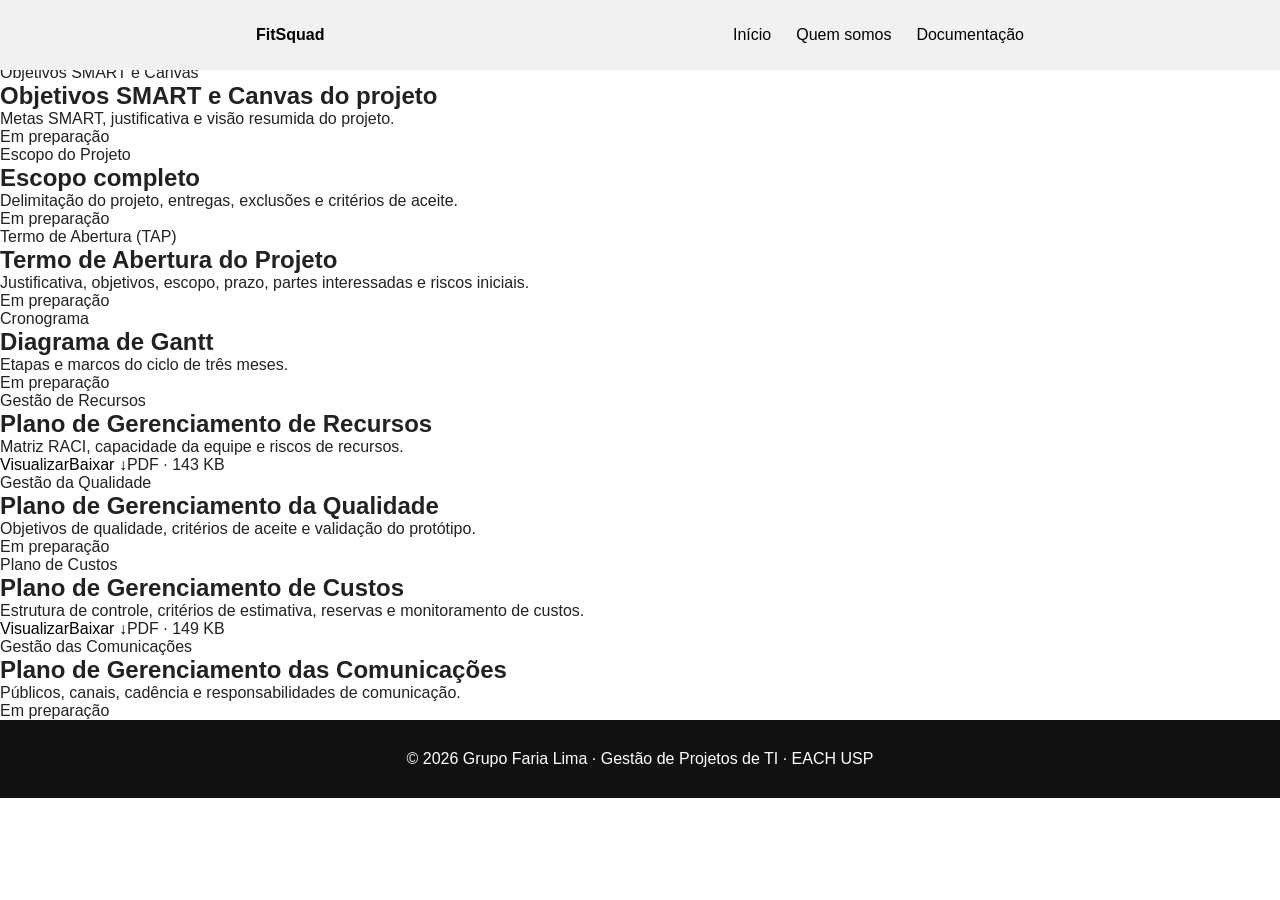
==== documentacao.html @ b7188e8e "Atualiza texto da documentação" ====
<!doctype html>
<html lang="pt-BR"><head><meta charset="utf-8"><meta name="viewport" content="width=device-width,initial-scale=1"><meta name="description" content="Documentação do projeto FitSquad"><title>FitSquad | Documentação</title><link rel="icon" href="icon.png"><link rel="stylesheet" href="style.css"></head><body>
<header class="cabecalho"><nav class="menu container" aria-label="Navegação principal"><a class="logo" href="index.html">FitSquad</a><div class="links"><a href="index.html">Início</a><a href="index.html#equipe">Quem somos</a><a href="documentacao.html" aria-current="page">Documentação</a></div></nav></header>
<main class="docs-main"><section class="docs-cabecalho"><div class="container docs-container"><span class="eyebrow">TRILHA USP · DOCUMENTAÇÃO</span><h1>Documentação do projeto</h1><p class="intro-doc">Documentos produzidos pelo grupo ao longo da disciplina ACH2027 — Gestão de Projetos de Tecnologia da Informação, sob orientação da Prof.ª Violeta Sun.</p></div></section><section class="docs-conteudo"><div class="container docs-container"><div id="documentos-grid" class="documentos-grid" aria-live="polite"><p>Carregando documentos...</p></div><p id="doc-erro" class="mensagem-erro" hidden></p></div></section></main>
<footer><div class="container">© 2026 Grupo Faria Lima · Gestão de Projetos de TI · EACH USP</div></footer>
<script src="documentacao.js" defer></script></body></html>
---- style.css ----
/* CONFIGURAÇÕES GERAIS */
* {
    box-sizing: border-box;
    margin: 0;
}
body {
    font-family: Arial, sans-serif;
    color: #222;
}
a { text-decoration: none; color:black; }
a:visited { text-decoration: none; }
a:hover { text-decoration: none; }
a:focus { text-decoration: none; }
a:hover, a:active { text-decoration: none; }


/* MENU */
.menu {
    height: 70px;
    width: 100vw;
    background: #f1f1f1;
    color: #333;
    display: flex;
    align-items: center;
    justify-content: space-between;
    padding: 0 20%;
    position: fixed;
}
.menu a {
    text-decoration: none;
}
.logo {
    font-weight: bold;
}
.links {
    display: flex;
    gap: 25px;
}


/* DESTAQUE */
.destaque {
    height: 80vh;
    background: rgb(245, 245, 245);
    display: flex;
    align-items: center;
    justify-content: space-around;
    padding: 5%;
    color: #47978e;
    /* background-color: grey; */
    flex-wrap: wrap;
}
.conteudo-destaque{
    /* background-color: blue; */
}
.conteudo-destaque h1 {
    font-size: 65px;
    margin-bottom: 10px;
}
.conteudo-destaque p {
    margin-bottom: 35px;
    font-size: 20px;
}
.botao, button {
    background: #00a99d;
    color: white;
    border: none;
    padding: 12px 20px;
    text-decoration: none;
    cursor: pointer;
}
.banner-img {
    /* max-width: 700px; */
    /* background-color: red; */
    /* flex: 1; */
}
.banner-img img {
    max-width: 100%;
}


/* SEÇÕES */
.quem-somos {
    padding: 120px 20%;
    text-align: center;
}
.quem-somos h2 {
    margin-bottom: 10px;
}
.subtitulo {
    color: #666;
    margin-bottom: 40px;
}
.secao {
    padding: 120px 10%;
    display: flex;
    gap: 40px;
}
.fundo-escuro {
    background: #333;
    color: white;
}
.fundo-claro {
    background: white;
    color: #333;
}
.fundo-claro .cartao {
    background: #ebe8e8;
    color: #222;
}
.descricao {
    width: 25%;
}
.descricao p {
    margin-top: 15px;
    line-height: 1.5;
}
.cartoes {
    display: flex;
    gap: 10px;
    width: 75%;
}
.cartao {
    background: white;
    color: #222;
    flex: 1;
}
.imagem-cartao {
    height: 150px;
    background: #aaa;
}
.cartao h3, .cartao p {
    padding: 10px;
}



/* EQUIPE */
.pessoas {
    display: flex;
    justify-content: space-around;
    gap: 30px;
}
.pessoa {
    width: 180px;
}
.foto {
    width: 120px;
    height: 120px;
    border-radius: 50%;
    background: #aaa;
    margin: 0 auto 15px;
}
.foto img {
    max-height: 150%;
    max-width:100%
}
.pessoa p {
    color: #777;
    margin-top: 5px;
}



/* RODAPÉ */
footer {
    background: #111;
    color: white;
    text-align: center;
    padding: 30px;
}


/* CELULAR */
@media (max-width: 700px) {
    .links {
        display: none;
    }

    .pessoas, .cartoes, .secao-escuro {
        flex-direction: column;
    }

    .descricao, .cartoes {
        width: 100%;
    }

    .pessoa {
        margin: auto;
    }

}
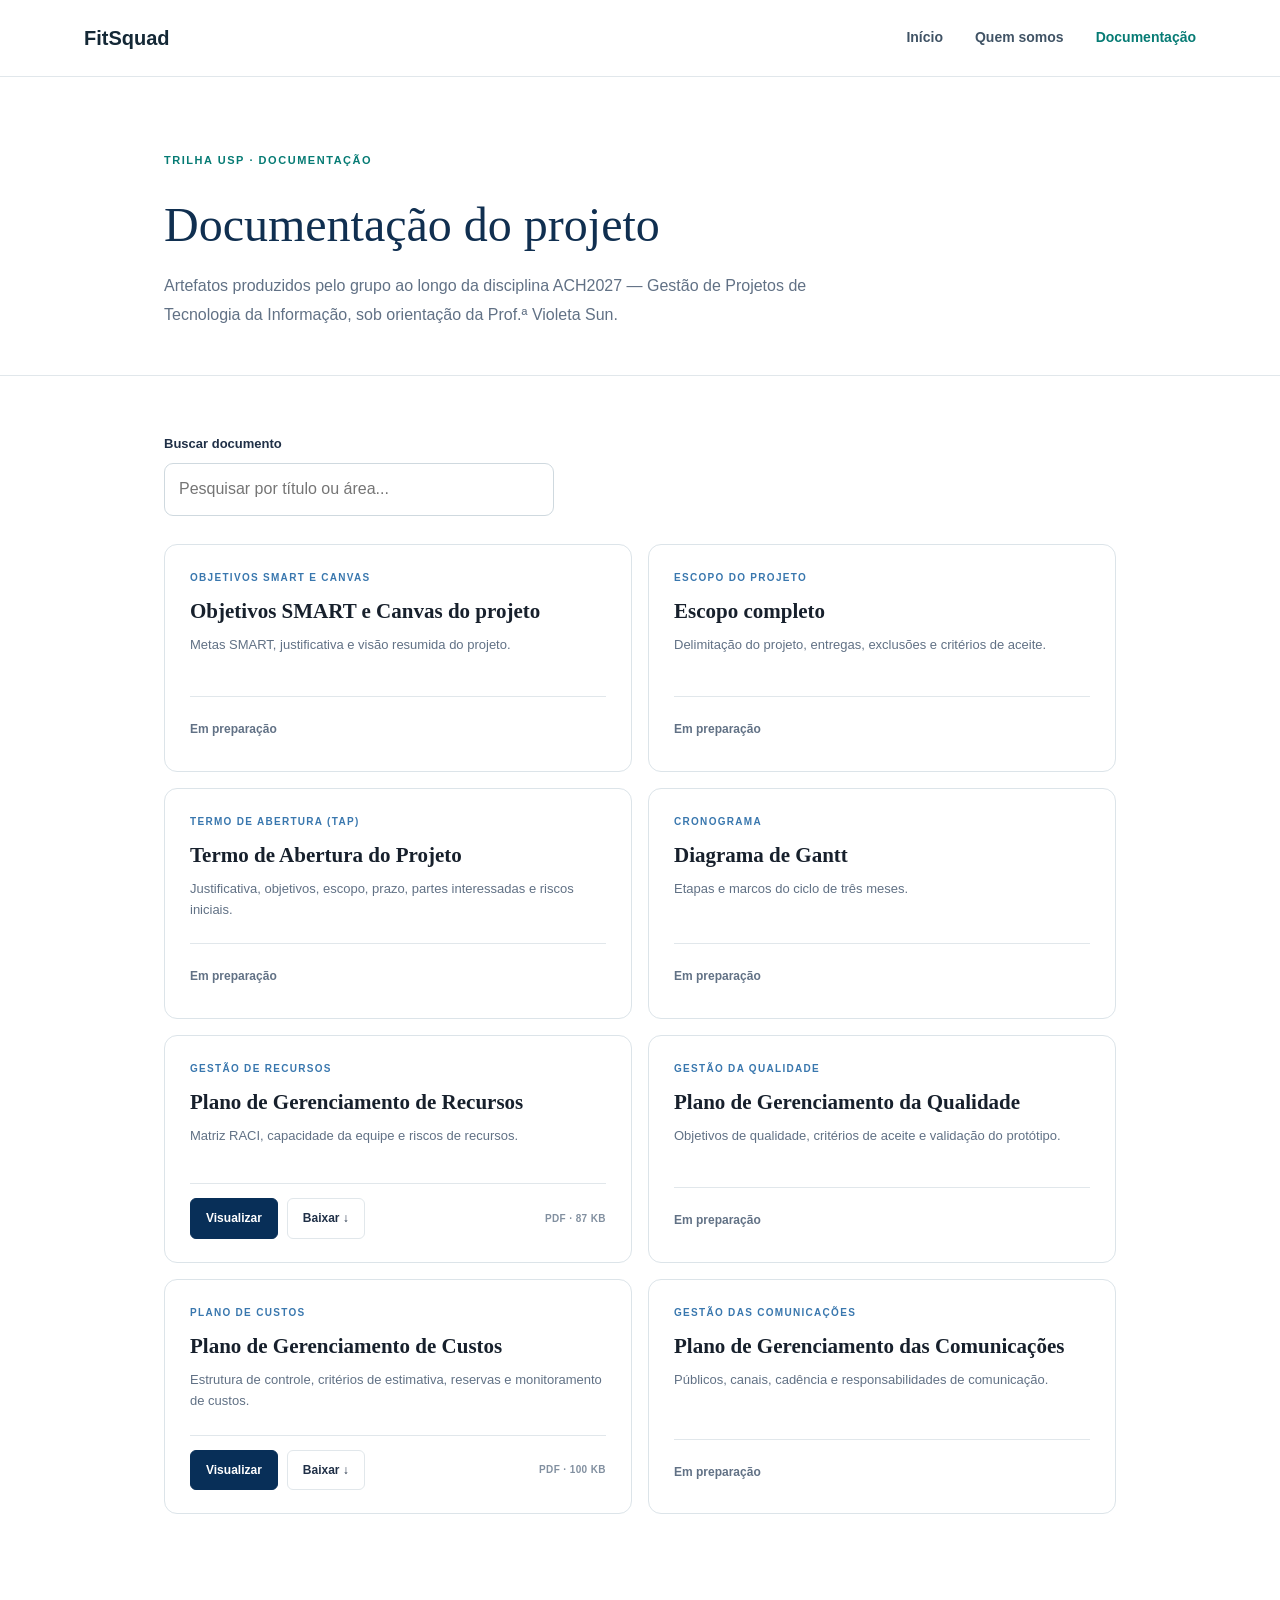
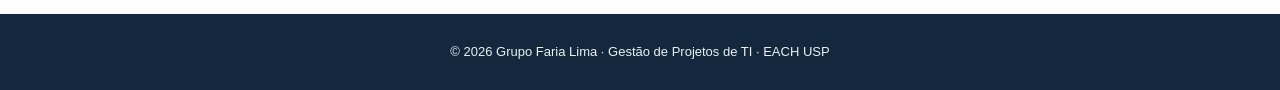
==== commit dafa5b3c: "Publica nova página e documentação do FitSquad" ====
--- a/documentacao.html
+++ b/documentacao.html
@@ -1,6 +1,6 @@
 <!doctype html>
 <html lang="pt-BR"><head><meta charset="utf-8"><meta name="viewport" content="width=device-width,initial-scale=1"><meta name="description" content="Documentação do projeto FitSquad"><title>FitSquad | Documentação</title><link rel="icon" href="icon.png"><link rel="stylesheet" href="style.css"></head><body>
 <header class="cabecalho"><nav class="menu container" aria-label="Navegação principal"><a class="logo" href="index.html">FitSquad</a><div class="links"><a href="index.html">Início</a><a href="index.html#equipe">Quem somos</a><a href="documentacao.html" aria-current="page">Documentação</a></div></nav></header>
-<main class="docs-main"><section class="docs-cabecalho"><div class="container docs-container"><span class="eyebrow">TRILHA USP · DOCUMENTAÇÃO</span><h1>Documentação do projeto</h1><p class="intro-doc">Documentos produzidos pelo grupo ao longo da disciplina ACH2027 — Gestão de Projetos de Tecnologia da Informação, sob orientação da Prof.ª Violeta Sun.</p></div></section><section class="docs-conteudo"><div class="container docs-container"><div id="documentos-grid" class="documentos-grid" aria-live="polite"><p>Carregando documentos...</p></div><p id="doc-erro" class="mensagem-erro" hidden></p></div></section></main>
+<main class="docs-main"><section class="docs-cabecalho"><div class="container docs-container"><span class="eyebrow">TRILHA USP · DOCUMENTAÇÃO</span><h1>Documentação do projeto</h1><p class="intro-doc">Artefatos produzidos pelo grupo ao longo da disciplina ACH2027 — Gestão de Projetos de Tecnologia da Informação, sob orientação da Prof.ª Violeta Sun.</p></div></section><section class="docs-conteudo"><div class="container docs-container"><div class="docs-toolbar"><label for="pesquisa">Buscar documento</label><input type="search" id="pesquisa" placeholder="Pesquisar por título ou área..." autocomplete="off"></div><div id="documentos-grid" class="documentos-grid" aria-live="polite"><p>Carregando documentos...</p></div><p id="doc-erro" class="mensagem-erro" hidden></p></div></section></main>
 <footer><div class="container">© 2026 Grupo Faria Lima · Gestão de Projetos de TI · EACH USP</div></footer>
 <script src="documentacao.js" defer></script></body></html>
--- a/style.css
+++ b/style.css
@@ -1,192 +1,5 @@
-/* CONFIGURAÇÕES GERAIS */
-* {
-    box-sizing: border-box;
-    margin: 0;
-}
-body {
-    font-family: Arial, sans-serif;
-    color: #222;
-}
-a { text-decoration: none; color:black; }
-a:visited { text-decoration: none; }
-a:hover { text-decoration: none; }
-a:focus { text-decoration: none; }
-a:hover, a:active { text-decoration: none; }
-
-
-/* MENU */
-.menu {
-    height: 70px;
-    width: 100vw;
-    background: #f1f1f1;
-    color: #333;
-    display: flex;
-    align-items: center;
-    justify-content: space-between;
-    padding: 0 20%;
-    position: fixed;
-}
-.menu a {
-    text-decoration: none;
-}
-.logo {
-    font-weight: bold;
-}
-.links {
-    display: flex;
-    gap: 25px;
-}
-
-
-/* DESTAQUE */
-.destaque {
-    height: 80vh;
-    background: rgb(245, 245, 245);
-    display: flex;
-    align-items: center;
-    justify-content: space-around;
-    padding: 5%;
-    color: #47978e;
-    /* background-color: grey; */
-    flex-wrap: wrap;
-}
-.conteudo-destaque{
-    /* background-color: blue; */
-}
-.conteudo-destaque h1 {
-    font-size: 65px;
-    margin-bottom: 10px;
-}
-.conteudo-destaque p {
-    margin-bottom: 35px;
-    font-size: 20px;
-}
-.botao, button {
-    background: #00a99d;
-    color: white;
-    border: none;
-    padding: 12px 20px;
-    text-decoration: none;
-    cursor: pointer;
-}
-.banner-img {
-    /* max-width: 700px; */
-    /* background-color: red; */
-    /* flex: 1; */
-}
-.banner-img img {
-    max-width: 100%;
-}
-
-
-/* SEÇÕES */
-.quem-somos {
-    padding: 120px 20%;
-    text-align: center;
-}
-.quem-somos h2 {
-    margin-bottom: 10px;
-}
-.subtitulo {
-    color: #666;
-    margin-bottom: 40px;
-}
-.secao {
-    padding: 120px 10%;
-    display: flex;
-    gap: 40px;
-}
-.fundo-escuro {
-    background: #333;
-    color: white;
-}
-.fundo-claro {
-    background: white;
-    color: #333;
-}
-.fundo-claro .cartao {
-    background: #ebe8e8;
-    color: #222;
-}
-.descricao {
-    width: 25%;
-}
-.descricao p {
-    margin-top: 15px;
-    line-height: 1.5;
-}
-.cartoes {
-    display: flex;
-    gap: 10px;
-    width: 75%;
-}
-.cartao {
-    background: white;
-    color: #222;
-    flex: 1;
-}
-.imagem-cartao {
-    height: 150px;
-    background: #aaa;
-}
-.cartao h3, .cartao p {
-    padding: 10px;
-}
-
-
-
-/* EQUIPE */
-.pessoas {
-    display: flex;
-    justify-content: space-around;
-    gap: 30px;
-}
-.pessoa {
-    width: 180px;
-}
-.foto {
-    width: 120px;
-    height: 120px;
-    border-radius: 50%;
-    background: #aaa;
-    margin: 0 auto 15px;
-}
-.foto img {
-    max-height: 150%;
-    max-width:100%
-}
-.pessoa p {
-    color: #777;
-    margin-top: 5px;
-}
-
-
-
-/* RODAPÉ */
-footer {
-    background: #111;
-    color: white;
-    text-align: center;
-    padding: 30px;
-}
-
-
-/* CELULAR */
-@media (max-width: 700px) {
-    .links {
-        display: none;
-    }
-
-    .pessoas, .cartoes, .secao-escuro {
-        flex-direction: column;
-    }
-
-    .descricao, .cartoes {
-        width: 100%;
-    }
-
-    .pessoa {
-        margin: auto;
-    }
-
-}+:root{--verde:#079f95;--verde-escuro:#067b74;--verde-texto:#397e76;--azul:#122b47;--texto:#203047;--cinza:#617185;--borda:#e1e7eb;--fundo:#f6f9f9}
+*{box-sizing:border-box}html{scroll-behavior:smooth;scroll-padding-top:90px}body{margin:0;font-family:Arial,Helvetica,sans-serif;color:var(--texto);line-height:1.55}a{text-decoration:none;color:inherit}button,input{font:inherit}.container{max-width:1160px;margin:auto;padding-inline:24px}.cabecalho{position:sticky;top:0;z-index:20;background:#fff;border-bottom:1px solid var(--borda)}.menu{height:76px;display:flex;align-items:center;justify-content:space-between;gap:20px}.logo{font-size:20px;font-weight:800;color:#142836}.links{display:flex;align-items:center;gap:32px}.links a{font-size:14px;font-weight:600;color:#405365}.links a:hover,.links a[aria-current=page]{color:var(--verde-escuro)}.eyebrow{font-size:11px;font-weight:800;letter-spacing:.14em;color:var(--verde-escuro)}h1,h2,h3,p{margin-top:0}.hero{background:#f0f6f4}.hero-grid{min-height:545px;display:grid;grid-template-columns:1fr 1fr;align-items:center;gap:40px}.hero h1{font-size:clamp(52px,6vw,80px);line-height:1.1;color:var(--verde-texto);margin:14px 0}.hero-copy>p{font-size:19px;color:var(--verde-texto)}.hero-copy .descricao-hero{font-size:16px;line-height:1.8;color:var(--cinza);max-width:510px}.hero-art img{width:100%;height:auto;display:block}.acoes{display:flex;gap:12px;flex-wrap:wrap;margin-top:27px}.botao{display:inline-block;padding:13px 20px;background:var(--verde);color:#fff;border-radius:7px;font-weight:700;font-size:14px}.botao:hover{background:var(--verde-escuro)}.botao.secundario{background:#fff;color:var(--verde-escuro);border:1px solid #b3d8d4}.visao{padding:85px 0;background:#fff}.visao h2{font-size:clamp(25px,3vw,36px);max-width:700px;margin:12px 0 30px}.vantagens{display:grid;grid-template-columns:repeat(3,1fr);gap:18px}.vantagens article{background:#f7faf9;padding:26px;border:1px solid var(--borda);border-radius:14px}.vantagens h3{margin:10px 0}.vantagens p{margin-bottom:0;color:var(--cinza)}.numero{font-weight:800;color:var(--verde)}.equipe{text-align:center;padding:90px 0 110px;background:var(--fundo)}.equipe h2{font-size:36px;margin:8px 0}.subtitulo{color:var(--cinza);margin-bottom:38px}.pessoas{display:grid;grid-template-columns:repeat(5,minmax(0,1fr));gap:20px}.pessoa{padding:18px 8px}.foto{width:132px;height:132px;border-radius:50%;margin:0 auto 15px;background:#e8eeed;display:flex;align-items:center;justify-content:center;overflow:hidden}.foto img{max-width:100%;max-height:100%;object-fit:contain}.pessoa h3{font-size:16px;margin-bottom:4px}.pessoa p{font-size:13px;color:var(--cinza)}footer{padding:28px 0;background:#14283d;color:#e9f1f3;text-align:center;font-size:13px}.docs-main{background:#f9fbfb;min-height:80vh;padding:75px 0 105px}.docs-main h1{font-size:clamp(34px,4vw,50px);margin:10px 0}.intro-doc{color:var(--cinza);max-width:700px;line-height:1.8}.docs-toolbar{margin:34px 0 24px;max-width:450px}.docs-toolbar label{display:block;font-size:13px;font-weight:700;margin-bottom:9px}.docs-toolbar input{width:100%;border:1px solid #cfd9df;border-radius:9px;padding:13px 14px;background:#fff;outline-color:var(--verde)}.documentos-grid{display:grid;grid-template-columns:repeat(2,minmax(0,1fr));gap:19px}.documento-card{display:flex;flex-direction:column;min-height:226px;background:#fff;border:1px solid var(--borda);border-radius:13px;padding:23px 25px;transition:box-shadow .15s,transform .15s}.documento-card:hover{box-shadow:0 10px 28px #193f5012;transform:translateY(-2px)}.doc-categoria{font-size:10px;font-weight:800;letter-spacing:.13em;text-transform:uppercase;color:var(--verde-escuro)}.doc-titulo{font-family:Georgia,serif;font-size:21px;line-height:1.3;margin:13px 0 8px}.doc-descricao{font-size:13px;color:var(--cinza);line-height:1.65;flex:1}.doc-acoes{display:flex;gap:9px;border-top:1px solid var(--borda);padding-top:14px;margin-top:10px}.doc-botao{display:inline-flex;align-items:center;justify-content:center;padding:9px 14px;border:1px solid var(--borda);border-radius:6px;font-size:12px;font-weight:700}.doc-botao.primario{background:var(--azul);border-color:var(--azul);color:#fff}.doc-botao:hover{opacity:.88}.em-breve{font-size:12px;color:var(--cinza);font-weight:700;padding:9px 0}.mensagem-erro{color:#b42318}.vazio{color:var(--cinza)}
+@media(max-width:850px){.hero-grid{grid-template-columns:1fr;padding-block:65px;text-align:center}.hero-copy .descricao-hero{margin-inline:auto}.acoes{justify-content:center}.hero-art{max-width:550px;margin:auto}.pessoas{grid-template-columns:repeat(3,1fr)}}@media(max-width:600px){.container{padding-inline:18px}.menu{height:auto;min-height:75px;align-items:flex-start;flex-direction:column;justify-content:center;gap:9px;padding-block:13px}.links{gap:16px;flex-wrap:wrap}.links a{font-size:12px}.hero-grid{min-height:0}.hero h1{font-size:49px}.hero-copy>p{font-size:16px}.vantagens,.documentos-grid{grid-template-columns:1fr}.pessoas{grid-template-columns:repeat(2,1fr)}.foto{height:112px;width:112px}.visao,.equipe,.docs-main{padding-block:55px}.documento-card{min-height:205px}html{scroll-padding-top:125px}}
+.hero{overflow:hidden}.hero-art{padding:24px 0;filter:drop-shadow(0 22px 22px rgba(13,77,74,.16));animation:hero-float 5s ease-in-out infinite;will-change:transform}.hero-art img{border-radius:28px}@keyframes hero-float{0%,100%{transform:translateY(0) rotate(-.35deg)}50%{transform:translateY(-12px) rotate(.35deg)}}@media(prefers-reduced-motion:reduce){html{scroll-behavior:auto}.hero-art{animation:none}}
+.docs-main{padding:0;background:#fff}.docs-container{max-width:1000px}.docs-cabecalho{padding:70px 0 45px;border-bottom:1px solid var(--borda)}.docs-cabecalho h1{font-family:Georgia,serif;font-size:clamp(36px,4vw,48px);font-weight:500;color:#102f50;margin:16px 0 10px}.docs-cabecalho .intro-doc{max-width:650px;margin:0}.docs-conteudo{padding:58px 0 100px}.docs-toolbar{margin:0 0 28px;max-width:390px}.documentos-grid{gap:16px}.documento-card{min-height:228px;padding:25px 25px 23px;border-color:#dce4e9;box-shadow:none}.doc-categoria{color:#3977ae}.doc-titulo{color:#17202c}.doc-acoes{align-items:center}.doc-botao{padding:10px 15px}.doc-botao.primario{background:#082f58;border-color:#082f58}.doc-meta{margin-left:auto;color:#8290a0;font-size:10px;font-weight:700;letter-spacing:.04em;white-space:nowrap}@media(max-width:600px){.docs-cabecalho{padding:48px 0 34px}.docs-conteudo{padding:38px 0 65px}.doc-meta{width:100%;margin:4px 0 0}.doc-acoes{flex-wrap:wrap}}
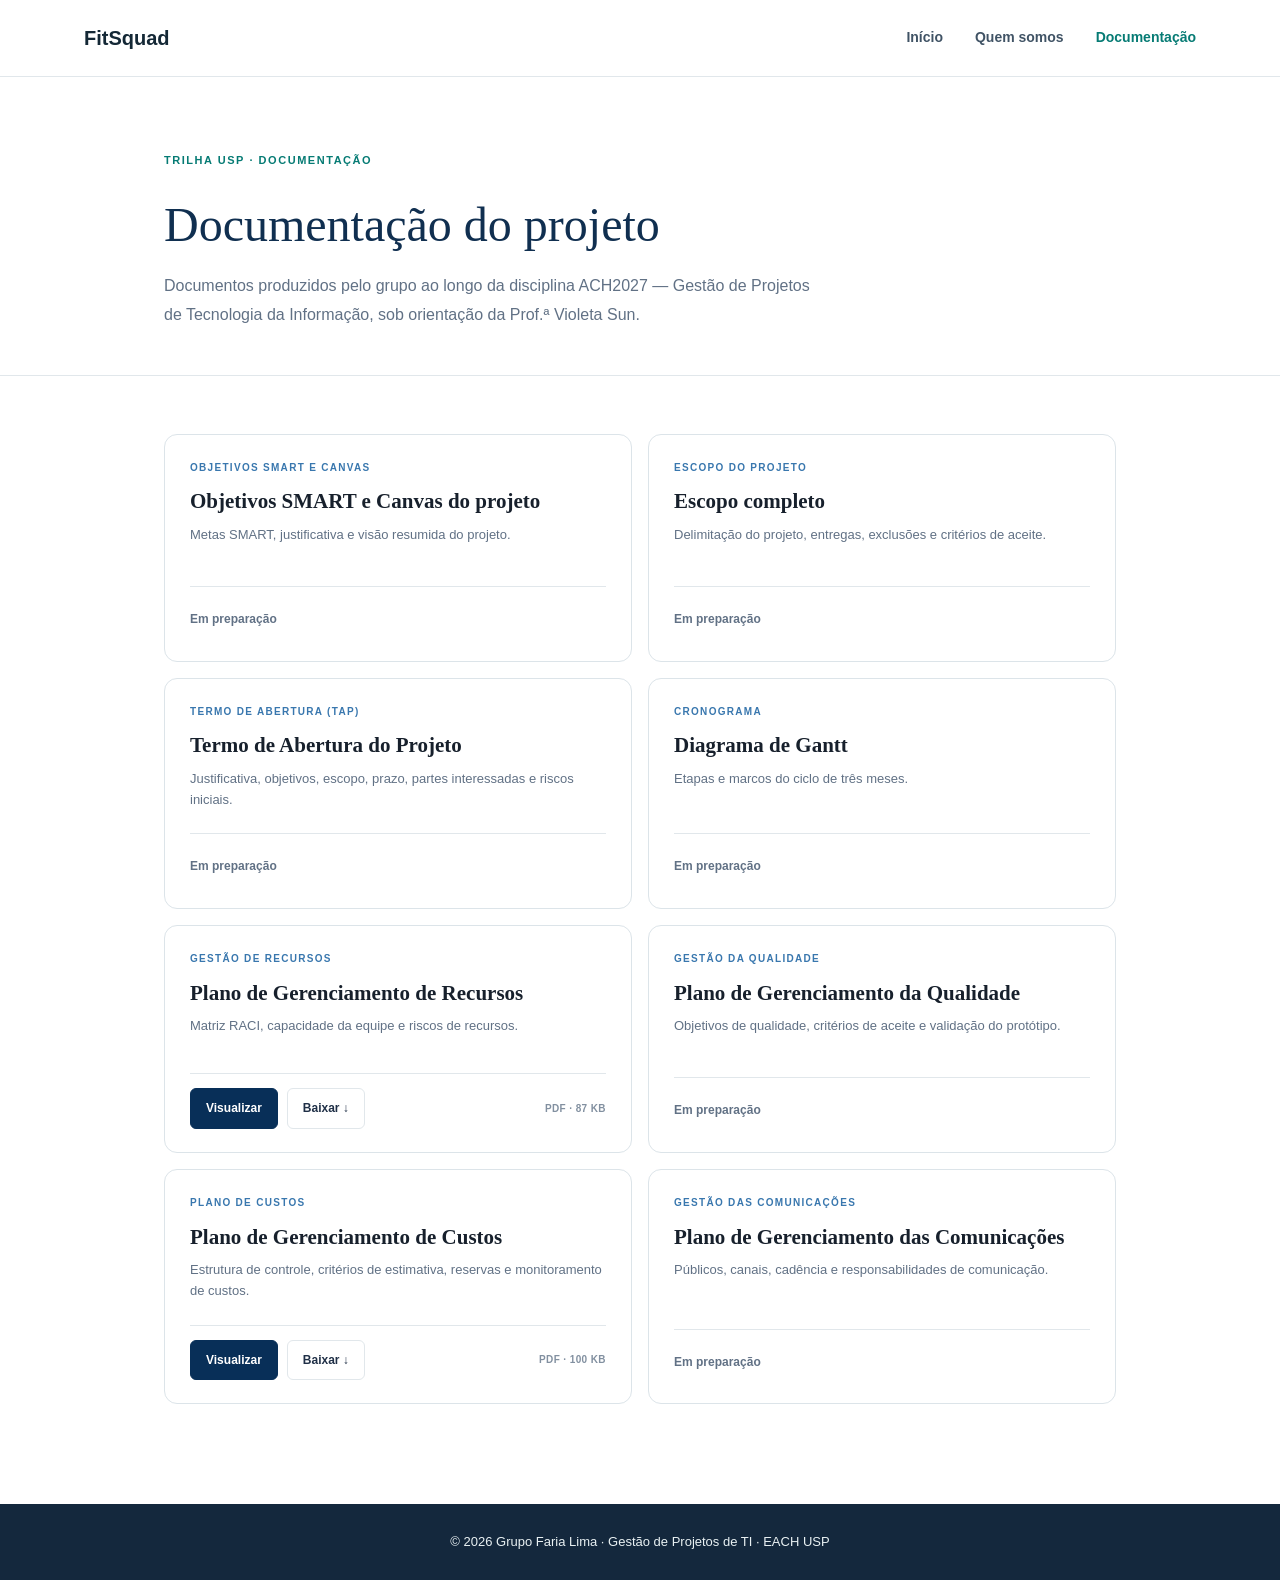
==== commit 44dc96a3: "Adiciona visualização interna dos PDFs" ====
--- a/documentacao.html
+++ b/documentacao.html
@@ -1,6 +1,7 @@
 <!doctype html>
-<html lang="pt-BR"><head><meta charset="utf-8"><meta name="viewport" content="width=device-width,initial-scale=1"><meta name="description" content="Documentação do projeto FitSquad"><title>FitSquad | Documentação</title><link rel="icon" href="icon.png"><link rel="stylesheet" href="style.css"></head><body>
+<html lang="pt-BR"><head><meta charset="utf-8"><meta name="viewport" content="width=device-width,initial-scale=1"><meta name="description" content="Documentação do projeto FitSquad"><title>FitSquad | Documentação</title><link rel="icon" href="icon.png"><link rel="stylesheet" href="style.css?v=20261031b"></head><body>
 <header class="cabecalho"><nav class="menu container" aria-label="Navegação principal"><a class="logo" href="index.html">FitSquad</a><div class="links"><a href="index.html">Início</a><a href="index.html#equipe">Quem somos</a><a href="documentacao.html" aria-current="page">Documentação</a></div></nav></header>
-<main class="docs-main"><section class="docs-cabecalho"><div class="container docs-container"><span class="eyebrow">TRILHA USP · DOCUMENTAÇÃO</span><h1>Documentação do projeto</h1><p class="intro-doc">Artefatos produzidos pelo grupo ao longo da disciplina ACH2027 — Gestão de Projetos de Tecnologia da Informação, sob orientação da Prof.ª Violeta Sun.</p></div></section><section class="docs-conteudo"><div class="container docs-container"><div class="docs-toolbar"><label for="pesquisa">Buscar documento</label><input type="search" id="pesquisa" placeholder="Pesquisar por título ou área..." autocomplete="off"></div><div id="documentos-grid" class="documentos-grid" aria-live="polite"><p>Carregando documentos...</p></div><p id="doc-erro" class="mensagem-erro" hidden></p></div></section></main>
+<main class="docs-main"><section class="docs-cabecalho"><div class="container docs-container"><span class="eyebrow">TRILHA USP · DOCUMENTAÇÃO</span><h1>Documentação do projeto</h1><p class="intro-doc">Documentos produzidos pelo grupo ao longo da disciplina ACH2027 — Gestão de Projetos de Tecnologia da Informação, sob orientação da Prof.ª Violeta Sun.</p></div></section><section class="docs-conteudo"><div class="container docs-container"><div id="documentos-grid" class="documentos-grid" aria-live="polite"><p>Carregando documentos...</p></div><p id="doc-erro" class="mensagem-erro" hidden></p></div></section></main>
 <footer><div class="container">© 2026 Grupo Faria Lima · Gestão de Projetos de TI · EACH USP</div></footer>
-<script src="documentacao.js" defer></script></body></html>
+<dialog id="visualizador-pdf" class="pdf-modal" aria-labelledby="pdf-titulo"><div class="pdf-modal-conteudo"><header class="pdf-modal-cabecalho"><h2 id="pdf-titulo">Visualização do documento</h2><div class="pdf-modal-acoes"><a id="pdf-download" class="doc-botao" href="#" download>Baixar PDF</a><button id="pdf-fechar" class="pdf-fechar" type="button" aria-label="Fechar visualização">×</button></div></header><div class="pdf-modal-corpo"><iframe id="pdf-frame" title="Visualização do documento PDF"></iframe></div></div></dialog>
+<script src="documentacao.js?v=20261031b" defer></script></body></html>
--- a/style.css
+++ b/style.css
@@ -3,3 +3,4 @@
 @media(max-width:850px){.hero-grid{grid-template-columns:1fr;padding-block:65px;text-align:center}.hero-copy .descricao-hero{margin-inline:auto}.acoes{justify-content:center}.hero-art{max-width:550px;margin:auto}.pessoas{grid-template-columns:repeat(3,1fr)}}@media(max-width:600px){.container{padding-inline:18px}.menu{height:auto;min-height:75px;align-items:flex-start;flex-direction:column;justify-content:center;gap:9px;padding-block:13px}.links{gap:16px;flex-wrap:wrap}.links a{font-size:12px}.hero-grid{min-height:0}.hero h1{font-size:49px}.hero-copy>p{font-size:16px}.vantagens,.documentos-grid{grid-template-columns:1fr}.pessoas{grid-template-columns:repeat(2,1fr)}.foto{height:112px;width:112px}.visao,.equipe,.docs-main{padding-block:55px}.documento-card{min-height:205px}html{scroll-padding-top:125px}}
 .hero{overflow:hidden}.hero-art{padding:24px 0;filter:drop-shadow(0 22px 22px rgba(13,77,74,.16));animation:hero-float 5s ease-in-out infinite;will-change:transform}.hero-art img{border-radius:28px}@keyframes hero-float{0%,100%{transform:translateY(0) rotate(-.35deg)}50%{transform:translateY(-12px) rotate(.35deg)}}@media(prefers-reduced-motion:reduce){html{scroll-behavior:auto}.hero-art{animation:none}}
 .docs-main{padding:0;background:#fff}.docs-container{max-width:1000px}.docs-cabecalho{padding:70px 0 45px;border-bottom:1px solid var(--borda)}.docs-cabecalho h1{font-family:Georgia,serif;font-size:clamp(36px,4vw,48px);font-weight:500;color:#102f50;margin:16px 0 10px}.docs-cabecalho .intro-doc{max-width:650px;margin:0}.docs-conteudo{padding:58px 0 100px}.docs-toolbar{margin:0 0 28px;max-width:390px}.documentos-grid{gap:16px}.documento-card{min-height:228px;padding:25px 25px 23px;border-color:#dce4e9;box-shadow:none}.doc-categoria{color:#3977ae}.doc-titulo{color:#17202c}.doc-acoes{align-items:center}.doc-botao{padding:10px 15px}.doc-botao.primario{background:#082f58;border-color:#082f58}.doc-meta{margin-left:auto;color:#8290a0;font-size:10px;font-weight:700;letter-spacing:.04em;white-space:nowrap}@media(max-width:600px){.docs-cabecalho{padding:48px 0 34px}.docs-conteudo{padding:38px 0 65px}.doc-meta{width:100%;margin:4px 0 0}.doc-acoes{flex-wrap:wrap}}
+.pdf-modal{width:min(1180px,calc(100% - 32px));height:min(850px,calc(100% - 32px));max-width:none;max-height:none;padding:0;border:0;border-radius:20px;overflow:hidden;box-shadow:0 24px 70px rgba(5,29,52,.3)}.pdf-modal::backdrop{background:rgba(24,54,82,.72);backdrop-filter:blur(3px)}.pdf-modal-conteudo{height:100%;display:flex;flex-direction:column;background:#f5f7f9}.pdf-modal-cabecalho{min-height:86px;padding:18px 24px;display:flex;align-items:center;justify-content:space-between;gap:20px;background:#fff;border-bottom:1px solid var(--borda)}.pdf-modal-cabecalho h2{margin:0;font-size:20px;color:#102f50}.pdf-modal-acoes{display:flex;align-items:center;gap:12px}.pdf-modal-acoes .doc-botao{background:#fff;color:#102f50}.pdf-fechar{width:48px;height:48px;border:1px solid var(--borda);border-radius:10px;background:#fff;color:#102f50;font-size:30px;line-height:1;cursor:pointer}.pdf-fechar:hover,.pdf-modal-acoes .doc-botao:hover{background:#f1f5f7}.pdf-modal-corpo{flex:1;min-height:0;padding:18px}.pdf-modal-corpo iframe{width:100%;height:100%;display:block;border:0;background:#fff;border-radius:8px}@media(max-width:600px){.pdf-modal{width:100%;height:100%;border-radius:0}.pdf-modal-cabecalho{min-height:72px;padding:12px 14px}.pdf-modal-cabecalho h2{font-size:15px}.pdf-modal-acoes{gap:7px}.pdf-modal-acoes .doc-botao{padding:8px 10px;font-size:11px}.pdf-fechar{width:40px;height:40px}.pdf-modal-corpo{padding:8px}}
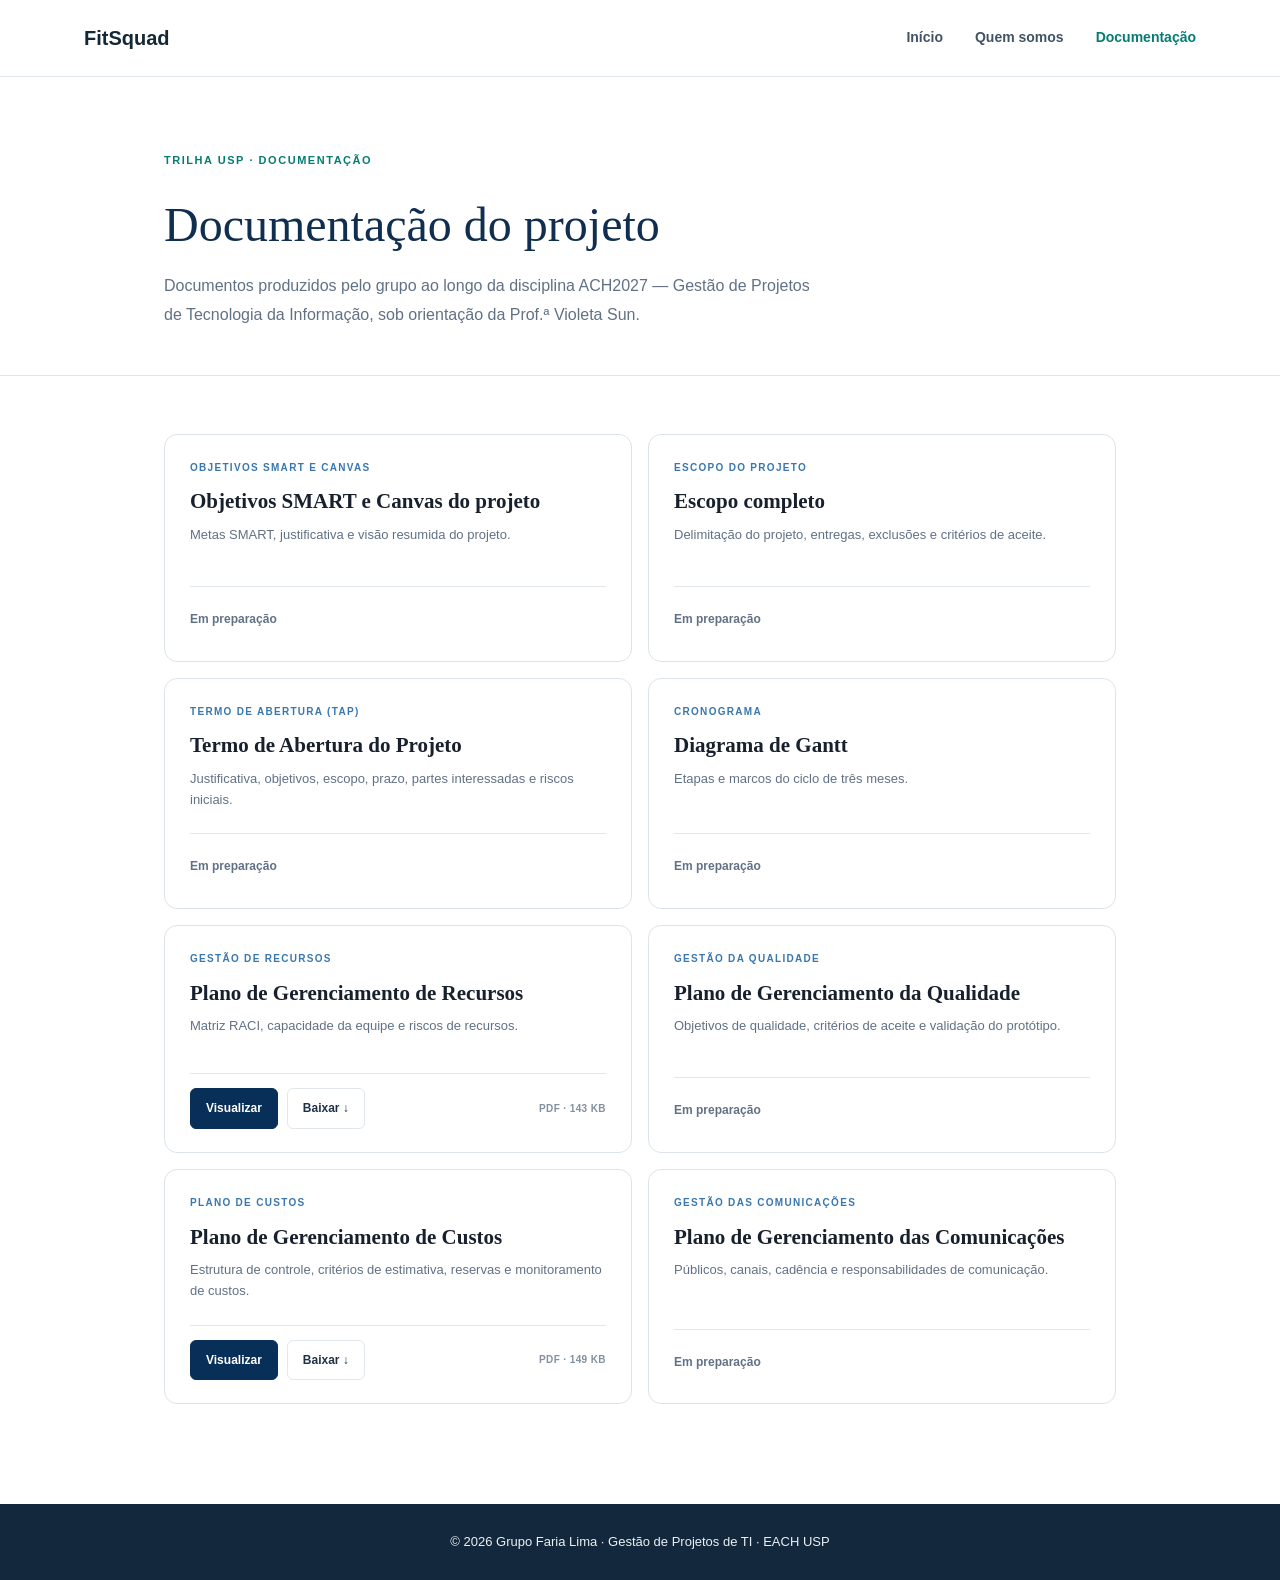
==== commit cd018996: "Merge pull request #1 from stepalmeira/feature/documentacao Feature/documentacao" ====
--- a/documentacao.html
+++ b/documentacao.html
@@ -1,7 +1,6 @@
 <!doctype html>
-<html lang="pt-BR"><head><meta charset="utf-8"><meta name="viewport" content="width=device-width,initial-scale=1"><meta name="description" content="Documentação do projeto FitSquad"><title>FitSquad | Documentação</title><link rel="icon" href="icon.png"><link rel="stylesheet" href="style.css?v=20261031b"></head><body>
+<html lang="pt-BR"><head><meta charset="utf-8"><meta name="viewport" content="width=device-width,initial-scale=1"><meta name="description" content="Documentação do projeto FitSquad"><title>FitSquad | Documentação</title><link rel="icon" href="icon.png"><link rel="stylesheet" href="style.css"></head><body>
 <header class="cabecalho"><nav class="menu container" aria-label="Navegação principal"><a class="logo" href="index.html">FitSquad</a><div class="links"><a href="index.html">Início</a><a href="index.html#equipe">Quem somos</a><a href="documentacao.html" aria-current="page">Documentação</a></div></nav></header>
 <main class="docs-main"><section class="docs-cabecalho"><div class="container docs-container"><span class="eyebrow">TRILHA USP · DOCUMENTAÇÃO</span><h1>Documentação do projeto</h1><p class="intro-doc">Documentos produzidos pelo grupo ao longo da disciplina ACH2027 — Gestão de Projetos de Tecnologia da Informação, sob orientação da Prof.ª Violeta Sun.</p></div></section><section class="docs-conteudo"><div class="container docs-container"><div id="documentos-grid" class="documentos-grid" aria-live="polite"><p>Carregando documentos...</p></div><p id="doc-erro" class="mensagem-erro" hidden></p></div></section></main>
 <footer><div class="container">© 2026 Grupo Faria Lima · Gestão de Projetos de TI · EACH USP</div></footer>
-<dialog id="visualizador-pdf" class="pdf-modal" aria-labelledby="pdf-titulo"><div class="pdf-modal-conteudo"><header class="pdf-modal-cabecalho"><h2 id="pdf-titulo">Visualização do documento</h2><div class="pdf-modal-acoes"><a id="pdf-download" class="doc-botao" href="#" download>Baixar PDF</a><button id="pdf-fechar" class="pdf-fechar" type="button" aria-label="Fechar visualização">×</button></div></header><div class="pdf-modal-corpo"><iframe id="pdf-frame" title="Visualização do documento PDF"></iframe></div></div></dialog>
-<script src="documentacao.js?v=20261031b" defer></script></body></html>
+<script src="documentacao.js" defer></script></body></html>
--- a/style.css
+++ b/style.css
@@ -3,4 +3,3 @@
 @media(max-width:850px){.hero-grid{grid-template-columns:1fr;padding-block:65px;text-align:center}.hero-copy .descricao-hero{margin-inline:auto}.acoes{justify-content:center}.hero-art{max-width:550px;margin:auto}.pessoas{grid-template-columns:repeat(3,1fr)}}@media(max-width:600px){.container{padding-inline:18px}.menu{height:auto;min-height:75px;align-items:flex-start;flex-direction:column;justify-content:center;gap:9px;padding-block:13px}.links{gap:16px;flex-wrap:wrap}.links a{font-size:12px}.hero-grid{min-height:0}.hero h1{font-size:49px}.hero-copy>p{font-size:16px}.vantagens,.documentos-grid{grid-template-columns:1fr}.pessoas{grid-template-columns:repeat(2,1fr)}.foto{height:112px;width:112px}.visao,.equipe,.docs-main{padding-block:55px}.documento-card{min-height:205px}html{scroll-padding-top:125px}}
 .hero{overflow:hidden}.hero-art{padding:24px 0;filter:drop-shadow(0 22px 22px rgba(13,77,74,.16));animation:hero-float 5s ease-in-out infinite;will-change:transform}.hero-art img{border-radius:28px}@keyframes hero-float{0%,100%{transform:translateY(0) rotate(-.35deg)}50%{transform:translateY(-12px) rotate(.35deg)}}@media(prefers-reduced-motion:reduce){html{scroll-behavior:auto}.hero-art{animation:none}}
 .docs-main{padding:0;background:#fff}.docs-container{max-width:1000px}.docs-cabecalho{padding:70px 0 45px;border-bottom:1px solid var(--borda)}.docs-cabecalho h1{font-family:Georgia,serif;font-size:clamp(36px,4vw,48px);font-weight:500;color:#102f50;margin:16px 0 10px}.docs-cabecalho .intro-doc{max-width:650px;margin:0}.docs-conteudo{padding:58px 0 100px}.docs-toolbar{margin:0 0 28px;max-width:390px}.documentos-grid{gap:16px}.documento-card{min-height:228px;padding:25px 25px 23px;border-color:#dce4e9;box-shadow:none}.doc-categoria{color:#3977ae}.doc-titulo{color:#17202c}.doc-acoes{align-items:center}.doc-botao{padding:10px 15px}.doc-botao.primario{background:#082f58;border-color:#082f58}.doc-meta{margin-left:auto;color:#8290a0;font-size:10px;font-weight:700;letter-spacing:.04em;white-space:nowrap}@media(max-width:600px){.docs-cabecalho{padding:48px 0 34px}.docs-conteudo{padding:38px 0 65px}.doc-meta{width:100%;margin:4px 0 0}.doc-acoes{flex-wrap:wrap}}
-.pdf-modal{width:min(1180px,calc(100% - 32px));height:min(850px,calc(100% - 32px));max-width:none;max-height:none;padding:0;border:0;border-radius:20px;overflow:hidden;box-shadow:0 24px 70px rgba(5,29,52,.3)}.pdf-modal::backdrop{background:rgba(24,54,82,.72);backdrop-filter:blur(3px)}.pdf-modal-conteudo{height:100%;display:flex;flex-direction:column;background:#f5f7f9}.pdf-modal-cabecalho{min-height:86px;padding:18px 24px;display:flex;align-items:center;justify-content:space-between;gap:20px;background:#fff;border-bottom:1px solid var(--borda)}.pdf-modal-cabecalho h2{margin:0;font-size:20px;color:#102f50}.pdf-modal-acoes{display:flex;align-items:center;gap:12px}.pdf-modal-acoes .doc-botao{background:#fff;color:#102f50}.pdf-fechar{width:48px;height:48px;border:1px solid var(--borda);border-radius:10px;background:#fff;color:#102f50;font-size:30px;line-height:1;cursor:pointer}.pdf-fechar:hover,.pdf-modal-acoes .doc-botao:hover{background:#f1f5f7}.pdf-modal-corpo{flex:1;min-height:0;padding:18px}.pdf-modal-corpo iframe{width:100%;height:100%;display:block;border:0;background:#fff;border-radius:8px}@media(max-width:600px){.pdf-modal{width:100%;height:100%;border-radius:0}.pdf-modal-cabecalho{min-height:72px;padding:12px 14px}.pdf-modal-cabecalho h2{font-size:15px}.pdf-modal-acoes{gap:7px}.pdf-modal-acoes .doc-botao{padding:8px 10px;font-size:11px}.pdf-fechar{width:40px;height:40px}.pdf-modal-corpo{padding:8px}}
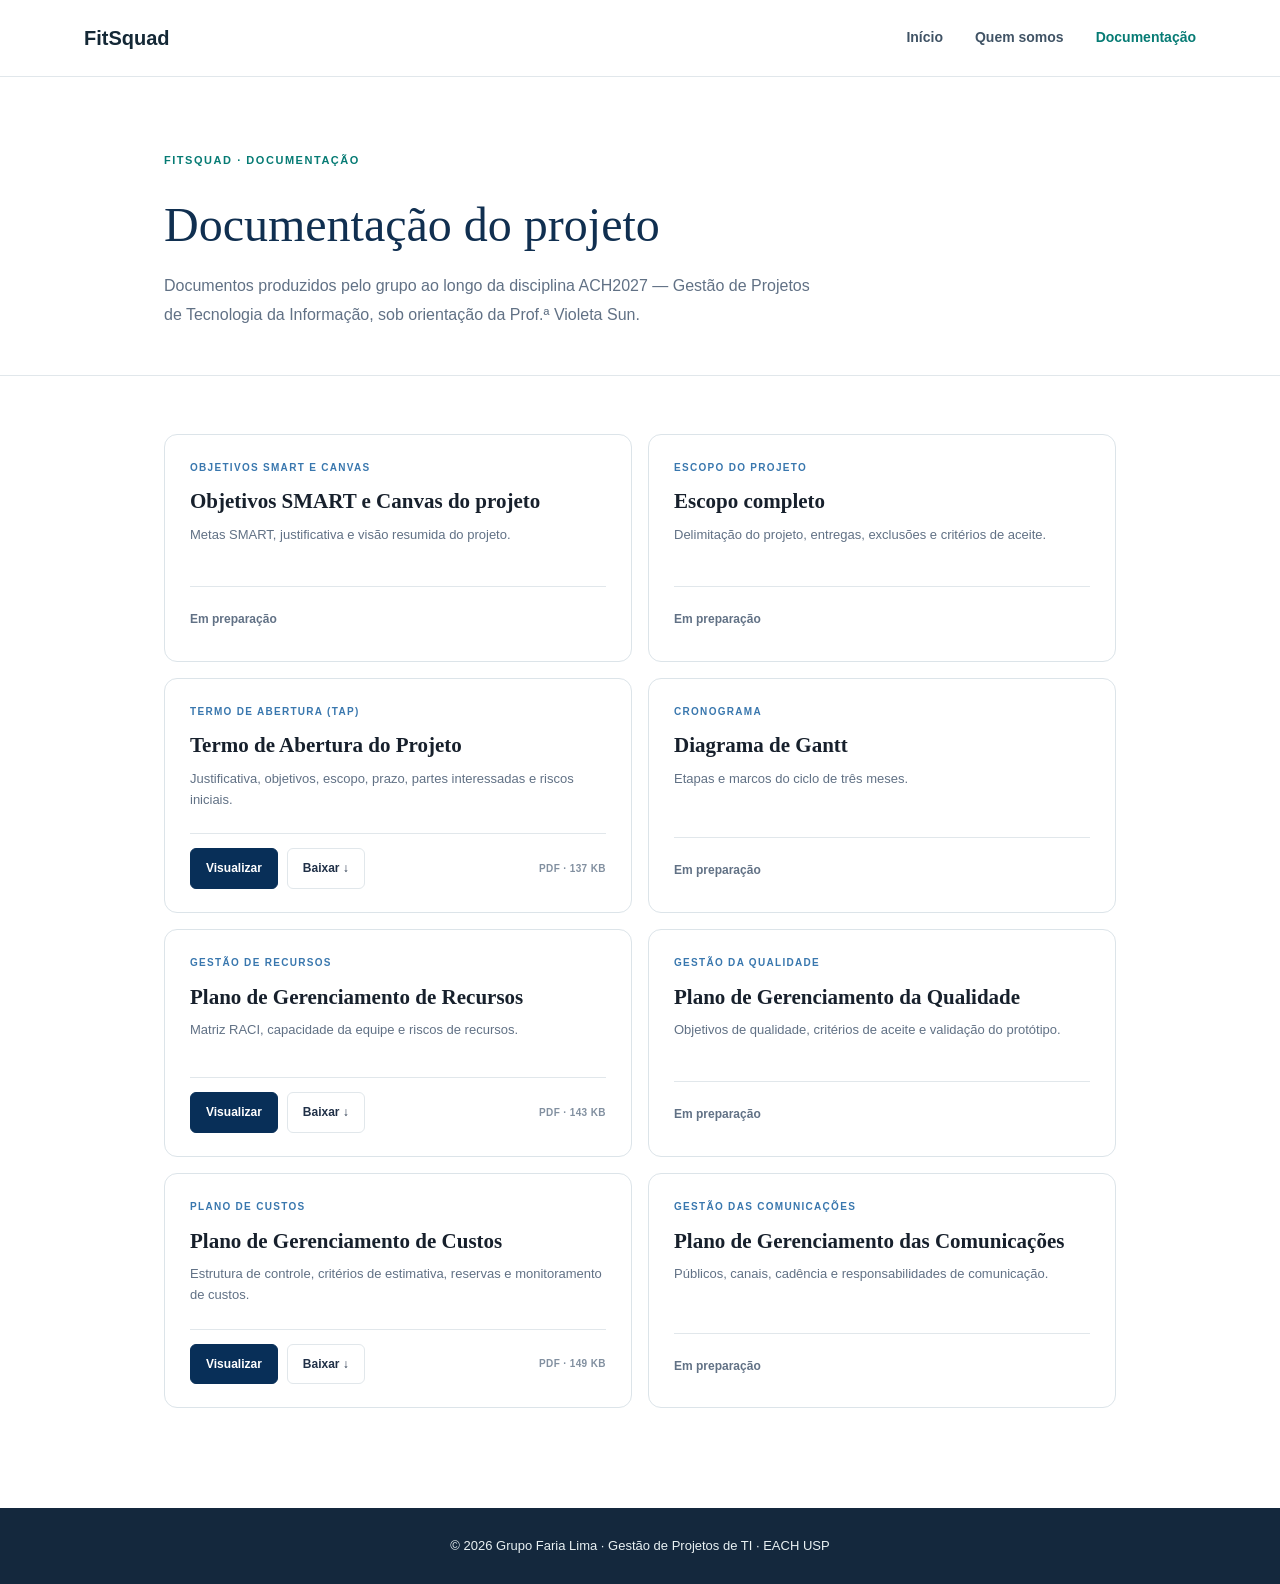
==== commit 2e28c991: "Inclui TAP" ====
--- a/documentacao.html
+++ b/documentacao.html
@@ -1,6 +1,60 @@
 <!doctype html>
-<html lang="pt-BR"><head><meta charset="utf-8"><meta name="viewport" content="width=device-width,initial-scale=1"><meta name="description" content="Documentação do projeto FitSquad"><title>FitSquad | Documentação</title><link rel="icon" href="icon.png"><link rel="stylesheet" href="style.css"></head><body>
-<header class="cabecalho"><nav class="menu container" aria-label="Navegação principal"><a class="logo" href="index.html">FitSquad</a><div class="links"><a href="index.html">Início</a><a href="index.html#equipe">Quem somos</a><a href="documentacao.html" aria-current="page">Documentação</a></div></nav></header>
-<main class="docs-main"><section class="docs-cabecalho"><div class="container docs-container"><span class="eyebrow">TRILHA USP · DOCUMENTAÇÃO</span><h1>Documentação do projeto</h1><p class="intro-doc">Documentos produzidos pelo grupo ao longo da disciplina ACH2027 — Gestão de Projetos de Tecnologia da Informação, sob orientação da Prof.ª Violeta Sun.</p></div></section><section class="docs-conteudo"><div class="container docs-container"><div id="documentos-grid" class="documentos-grid" aria-live="polite"><p>Carregando documentos...</p></div><p id="doc-erro" class="mensagem-erro" hidden></p></div></section></main>
-<footer><div class="container">© 2026 Grupo Faria Lima · Gestão de Projetos de TI · EACH USP</div></footer>
-<script src="documentacao.js" defer></script></body></html>
+<html lang="pt-BR">
+  <head>
+    <meta charset="utf-8">
+    <meta name="viewport" content="width=device-width,initial-scale=1">
+    <meta name="description" content="Documentação do projeto FitSquad">
+    <title>FitSquad | Documentação</title>
+    <link rel="icon" href="icon.png">
+    <link rel="stylesheet" href="style.css">
+  </head>
+  <body>
+    <header class="cabecalho">
+      <nav class="menu container" aria-label="Navegação principal">
+        <a class="logo" href="index.html">FitSquad</a>
+        <div class="links">
+          <a href="index.html">Início</a>
+          <a href="index.html#equipe">Quem somos</a>
+          <a href="documentacao.html" aria-current="page">Documentação</a>
+        </div>
+      </nav>
+    </header>
+    <main class="docs-main">
+      <section class="docs-cabecalho">
+        <div class="container docs-container">
+          <span class="eyebrow">FITSQUAD · DOCUMENTAÇÃO</span>
+          <h1>Documentação do projeto</h1>
+          <p class="intro-doc">Documentos produzidos pelo grupo ao longo da disciplina ACH2027 — Gestão de Projetos de Tecnologia da Informação, sob orientação da Prof.ª Violeta Sun.</p>
+        </div>
+      </section>
+      <section class="docs-conteudo">
+        <div class="container docs-container">
+          <div id="documentos-grid" class="documentos-grid" aria-live="polite">
+            <p>Carregando documentos...</p>
+          </div>
+          <p id="doc-erro" class="mensagem-erro" hidden></p>
+        </div>
+      </section>
+    </main>
+
+    <footer>
+      <div class="container">© 2026 Grupo Faria Lima · Gestão de Projetos de TI · EACH USP</div>
+    </footer>
+    
+    <dialog id="visualizador-pdf" class="pdf-modal" aria-labelledby="pdf-titulo">
+      <div class="pdf-modal-conteudo">
+        <header class="pdf-modal-cabecalho">
+          <h2 id="pdf-titulo">Visualização do documento</h2>
+          <div class="pdf-modal-acoes">
+            <a id="pdf-download" class="doc-botao" href="#" download>Baixar PDF</a>
+            <button id="pdf-fechar" class="pdf-fechar" type="button" aria-label="Fechar visualização">×</button>
+          </div>
+        </header>
+        <div class="pdf-modal-corpo">
+          <iframe id="pdf-frame" title="Visualização do documento PDF"></iframe>
+        </div>
+      </div>
+    </dialog>
+    <script src="documentacao.js?v=20261031b" defer></script>
+  </body>
+</html>
--- a/style.css
+++ b/style.css
@@ -3,3 +3,4 @@
 @media(max-width:850px){.hero-grid{grid-template-columns:1fr;padding-block:65px;text-align:center}.hero-copy .descricao-hero{margin-inline:auto}.acoes{justify-content:center}.hero-art{max-width:550px;margin:auto}.pessoas{grid-template-columns:repeat(3,1fr)}}@media(max-width:600px){.container{padding-inline:18px}.menu{height:auto;min-height:75px;align-items:flex-start;flex-direction:column;justify-content:center;gap:9px;padding-block:13px}.links{gap:16px;flex-wrap:wrap}.links a{font-size:12px}.hero-grid{min-height:0}.hero h1{font-size:49px}.hero-copy>p{font-size:16px}.vantagens,.documentos-grid{grid-template-columns:1fr}.pessoas{grid-template-columns:repeat(2,1fr)}.foto{height:112px;width:112px}.visao,.equipe,.docs-main{padding-block:55px}.documento-card{min-height:205px}html{scroll-padding-top:125px}}
 .hero{overflow:hidden}.hero-art{padding:24px 0;filter:drop-shadow(0 22px 22px rgba(13,77,74,.16));animation:hero-float 5s ease-in-out infinite;will-change:transform}.hero-art img{border-radius:28px}@keyframes hero-float{0%,100%{transform:translateY(0) rotate(-.35deg)}50%{transform:translateY(-12px) rotate(.35deg)}}@media(prefers-reduced-motion:reduce){html{scroll-behavior:auto}.hero-art{animation:none}}
 .docs-main{padding:0;background:#fff}.docs-container{max-width:1000px}.docs-cabecalho{padding:70px 0 45px;border-bottom:1px solid var(--borda)}.docs-cabecalho h1{font-family:Georgia,serif;font-size:clamp(36px,4vw,48px);font-weight:500;color:#102f50;margin:16px 0 10px}.docs-cabecalho .intro-doc{max-width:650px;margin:0}.docs-conteudo{padding:58px 0 100px}.docs-toolbar{margin:0 0 28px;max-width:390px}.documentos-grid{gap:16px}.documento-card{min-height:228px;padding:25px 25px 23px;border-color:#dce4e9;box-shadow:none}.doc-categoria{color:#3977ae}.doc-titulo{color:#17202c}.doc-acoes{align-items:center}.doc-botao{padding:10px 15px}.doc-botao.primario{background:#082f58;border-color:#082f58}.doc-meta{margin-left:auto;color:#8290a0;font-size:10px;font-weight:700;letter-spacing:.04em;white-space:nowrap}@media(max-width:600px){.docs-cabecalho{padding:48px 0 34px}.docs-conteudo{padding:38px 0 65px}.doc-meta{width:100%;margin:4px 0 0}.doc-acoes{flex-wrap:wrap}}
+.pdf-modal{width:min(1180px,calc(100% - 32px));height:min(850px,calc(100% - 32px));max-width:none;max-height:none;padding:0;border:0;border-radius:20px;overflow:hidden;box-shadow:0 24px 70px rgba(5,29,52,.3)}.pdf-modal::backdrop{background:rgba(24,54,82,.72);backdrop-filter:blur(3px)}.pdf-modal-conteudo{height:100%;display:flex;flex-direction:column;background:#f5f7f9}.pdf-modal-cabecalho{min-height:86px;padding:18px 24px;display:flex;align-items:center;justify-content:space-between;gap:20px;background:#fff;border-bottom:1px solid var(--borda)}.pdf-modal-cabecalho h2{margin:0;font-size:20px;color:#102f50}.pdf-modal-acoes{display:flex;align-items:center;gap:12px}.pdf-modal-acoes .doc-botao{background:#fff;color:#102f50}.pdf-fechar{width:48px;height:48px;border:1px solid var(--borda);border-radius:10px;background:#fff;color:#102f50;font-size:30px;line-height:1;cursor:pointer}.pdf-fechar:hover,.pdf-modal-acoes .doc-botao:hover{background:#f1f5f7}.pdf-modal-corpo{flex:1;min-height:0;padding:18px}.pdf-modal-corpo iframe{width:100%;height:100%;display:block;border:0;background:#fff;border-radius:8px}@media(max-width:600px){.pdf-modal{width:100%;height:100%;border-radius:0}.pdf-modal-cabecalho{min-height:72px;padding:12px 14px}.pdf-modal-cabecalho h2{font-size:15px}.pdf-modal-acoes{gap:7px}.pdf-modal-acoes .doc-botao{padding:8px 10px;font-size:11px}.pdf-fechar{width:40px;height:40px}.pdf-modal-corpo{padding:8px}}
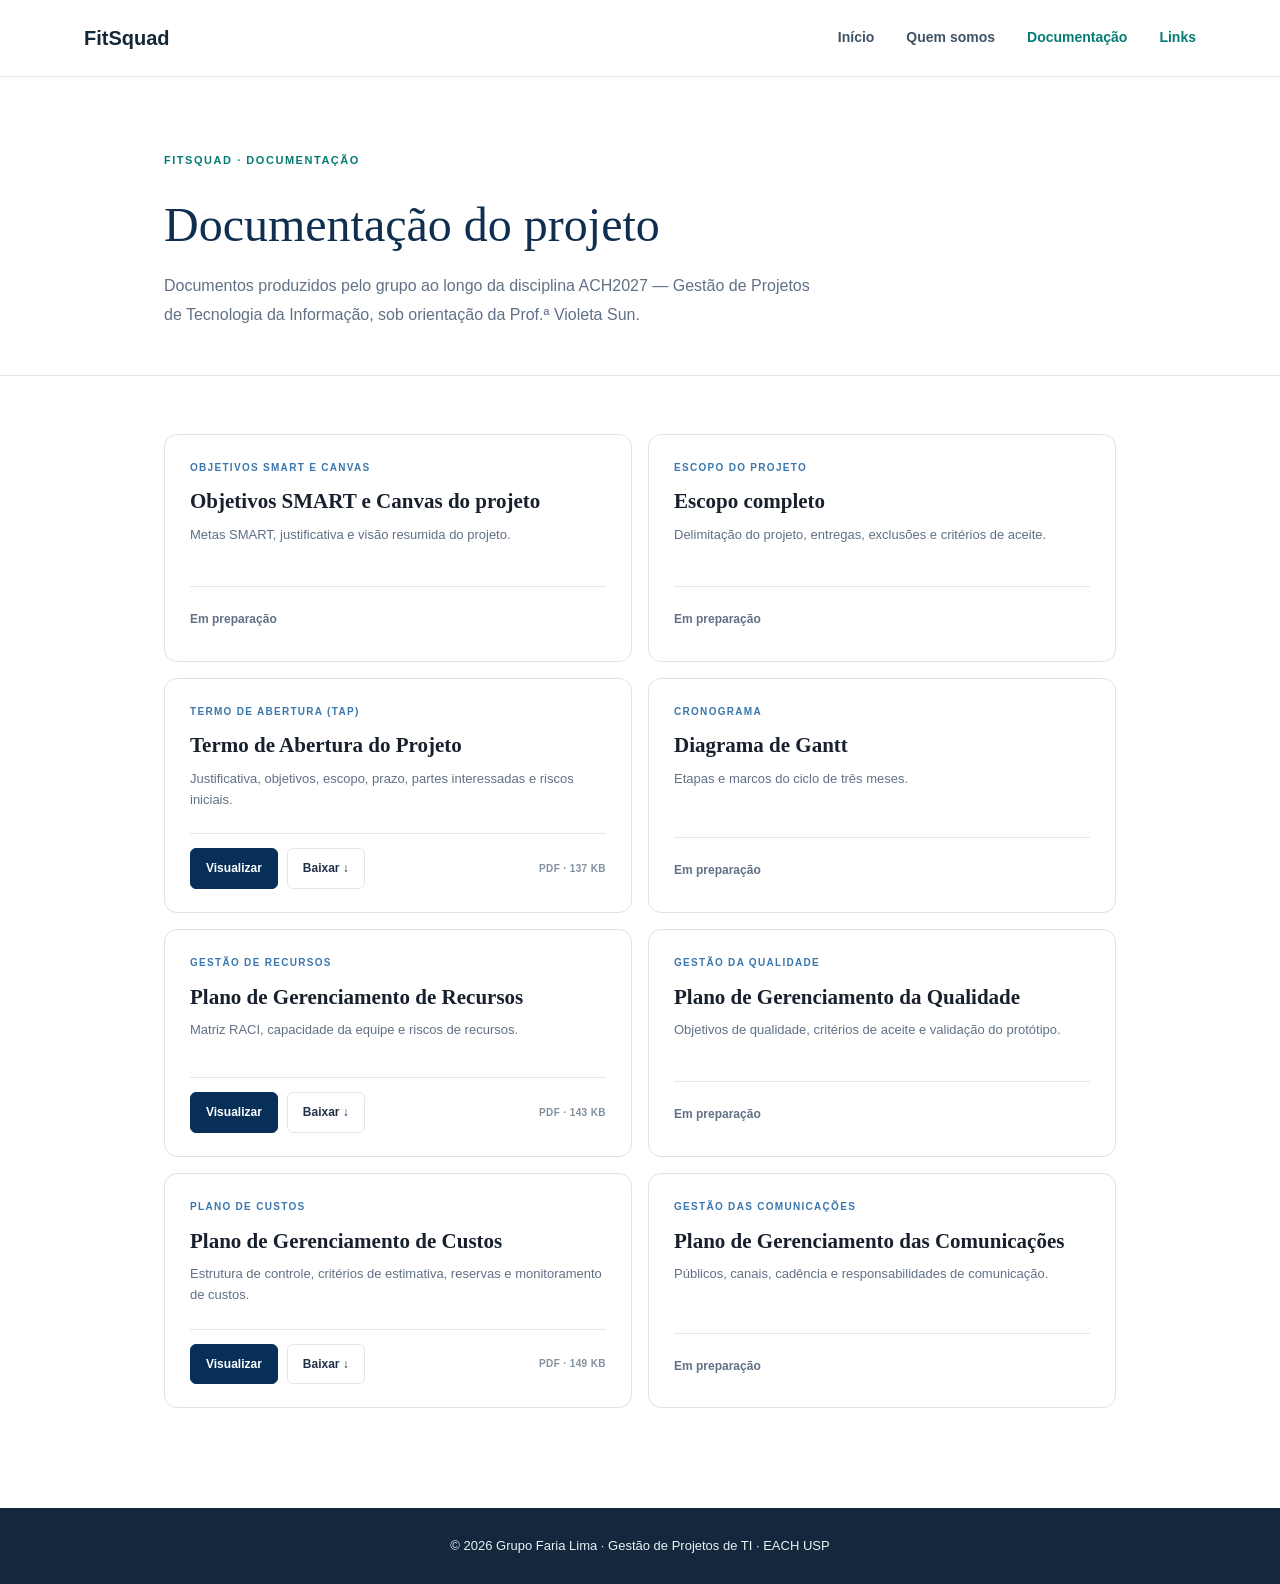
==== commit cee63ab7: "Adiciona página de links úteis" ====
--- a/documentacao.html
+++ b/documentacao.html
@@ -16,6 +16,7 @@
           <a href="index.html">Início</a>
           <a href="index.html#equipe">Quem somos</a>
           <a href="documentacao.html" aria-current="page">Documentação</a>
+          <a href="links.html" aria-current="page">Links</a>
         </div>
       </nav>
     </header>
--- a/style.css
+++ b/style.css
@@ -1,6 +1,773 @@
-:root{--verde:#079f95;--verde-escuro:#067b74;--verde-texto:#397e76;--azul:#122b47;--texto:#203047;--cinza:#617185;--borda:#e1e7eb;--fundo:#f6f9f9}
-*{box-sizing:border-box}html{scroll-behavior:smooth;scroll-padding-top:90px}body{margin:0;font-family:Arial,Helvetica,sans-serif;color:var(--texto);line-height:1.55}a{text-decoration:none;color:inherit}button,input{font:inherit}.container{max-width:1160px;margin:auto;padding-inline:24px}.cabecalho{position:sticky;top:0;z-index:20;background:#fff;border-bottom:1px solid var(--borda)}.menu{height:76px;display:flex;align-items:center;justify-content:space-between;gap:20px}.logo{font-size:20px;font-weight:800;color:#142836}.links{display:flex;align-items:center;gap:32px}.links a{font-size:14px;font-weight:600;color:#405365}.links a:hover,.links a[aria-current=page]{color:var(--verde-escuro)}.eyebrow{font-size:11px;font-weight:800;letter-spacing:.14em;color:var(--verde-escuro)}h1,h2,h3,p{margin-top:0}.hero{background:#f0f6f4}.hero-grid{min-height:545px;display:grid;grid-template-columns:1fr 1fr;align-items:center;gap:40px}.hero h1{font-size:clamp(52px,6vw,80px);line-height:1.1;color:var(--verde-texto);margin:14px 0}.hero-copy>p{font-size:19px;color:var(--verde-texto)}.hero-copy .descricao-hero{font-size:16px;line-height:1.8;color:var(--cinza);max-width:510px}.hero-art img{width:100%;height:auto;display:block}.acoes{display:flex;gap:12px;flex-wrap:wrap;margin-top:27px}.botao{display:inline-block;padding:13px 20px;background:var(--verde);color:#fff;border-radius:7px;font-weight:700;font-size:14px}.botao:hover{background:var(--verde-escuro)}.botao.secundario{background:#fff;color:var(--verde-escuro);border:1px solid #b3d8d4}.visao{padding:85px 0;background:#fff}.visao h2{font-size:clamp(25px,3vw,36px);max-width:700px;margin:12px 0 30px}.vantagens{display:grid;grid-template-columns:repeat(3,1fr);gap:18px}.vantagens article{background:#f7faf9;padding:26px;border:1px solid var(--borda);border-radius:14px}.vantagens h3{margin:10px 0}.vantagens p{margin-bottom:0;color:var(--cinza)}.numero{font-weight:800;color:var(--verde)}.equipe{text-align:center;padding:90px 0 110px;background:var(--fundo)}.equipe h2{font-size:36px;margin:8px 0}.subtitulo{color:var(--cinza);margin-bottom:38px}.pessoas{display:grid;grid-template-columns:repeat(5,minmax(0,1fr));gap:20px}.pessoa{padding:18px 8px}.foto{width:132px;height:132px;border-radius:50%;margin:0 auto 15px;background:#e8eeed;display:flex;align-items:center;justify-content:center;overflow:hidden}.foto img{max-width:100%;max-height:100%;object-fit:contain}.pessoa h3{font-size:16px;margin-bottom:4px}.pessoa p{font-size:13px;color:var(--cinza)}footer{padding:28px 0;background:#14283d;color:#e9f1f3;text-align:center;font-size:13px}.docs-main{background:#f9fbfb;min-height:80vh;padding:75px 0 105px}.docs-main h1{font-size:clamp(34px,4vw,50px);margin:10px 0}.intro-doc{color:var(--cinza);max-width:700px;line-height:1.8}.docs-toolbar{margin:34px 0 24px;max-width:450px}.docs-toolbar label{display:block;font-size:13px;font-weight:700;margin-bottom:9px}.docs-toolbar input{width:100%;border:1px solid #cfd9df;border-radius:9px;padding:13px 14px;background:#fff;outline-color:var(--verde)}.documentos-grid{display:grid;grid-template-columns:repeat(2,minmax(0,1fr));gap:19px}.documento-card{display:flex;flex-direction:column;min-height:226px;background:#fff;border:1px solid var(--borda);border-radius:13px;padding:23px 25px;transition:box-shadow .15s,transform .15s}.documento-card:hover{box-shadow:0 10px 28px #193f5012;transform:translateY(-2px)}.doc-categoria{font-size:10px;font-weight:800;letter-spacing:.13em;text-transform:uppercase;color:var(--verde-escuro)}.doc-titulo{font-family:Georgia,serif;font-size:21px;line-height:1.3;margin:13px 0 8px}.doc-descricao{font-size:13px;color:var(--cinza);line-height:1.65;flex:1}.doc-acoes{display:flex;gap:9px;border-top:1px solid var(--borda);padding-top:14px;margin-top:10px}.doc-botao{display:inline-flex;align-items:center;justify-content:center;padding:9px 14px;border:1px solid var(--borda);border-radius:6px;font-size:12px;font-weight:700}.doc-botao.primario{background:var(--azul);border-color:var(--azul);color:#fff}.doc-botao:hover{opacity:.88}.em-breve{font-size:12px;color:var(--cinza);font-weight:700;padding:9px 0}.mensagem-erro{color:#b42318}.vazio{color:var(--cinza)}
-@media(max-width:850px){.hero-grid{grid-template-columns:1fr;padding-block:65px;text-align:center}.hero-copy .descricao-hero{margin-inline:auto}.acoes{justify-content:center}.hero-art{max-width:550px;margin:auto}.pessoas{grid-template-columns:repeat(3,1fr)}}@media(max-width:600px){.container{padding-inline:18px}.menu{height:auto;min-height:75px;align-items:flex-start;flex-direction:column;justify-content:center;gap:9px;padding-block:13px}.links{gap:16px;flex-wrap:wrap}.links a{font-size:12px}.hero-grid{min-height:0}.hero h1{font-size:49px}.hero-copy>p{font-size:16px}.vantagens,.documentos-grid{grid-template-columns:1fr}.pessoas{grid-template-columns:repeat(2,1fr)}.foto{height:112px;width:112px}.visao,.equipe,.docs-main{padding-block:55px}.documento-card{min-height:205px}html{scroll-padding-top:125px}}
-.hero{overflow:hidden}.hero-art{padding:24px 0;filter:drop-shadow(0 22px 22px rgba(13,77,74,.16));animation:hero-float 5s ease-in-out infinite;will-change:transform}.hero-art img{border-radius:28px}@keyframes hero-float{0%,100%{transform:translateY(0) rotate(-.35deg)}50%{transform:translateY(-12px) rotate(.35deg)}}@media(prefers-reduced-motion:reduce){html{scroll-behavior:auto}.hero-art{animation:none}}
-.docs-main{padding:0;background:#fff}.docs-container{max-width:1000px}.docs-cabecalho{padding:70px 0 45px;border-bottom:1px solid var(--borda)}.docs-cabecalho h1{font-family:Georgia,serif;font-size:clamp(36px,4vw,48px);font-weight:500;color:#102f50;margin:16px 0 10px}.docs-cabecalho .intro-doc{max-width:650px;margin:0}.docs-conteudo{padding:58px 0 100px}.docs-toolbar{margin:0 0 28px;max-width:390px}.documentos-grid{gap:16px}.documento-card{min-height:228px;padding:25px 25px 23px;border-color:#dce4e9;box-shadow:none}.doc-categoria{color:#3977ae}.doc-titulo{color:#17202c}.doc-acoes{align-items:center}.doc-botao{padding:10px 15px}.doc-botao.primario{background:#082f58;border-color:#082f58}.doc-meta{margin-left:auto;color:#8290a0;font-size:10px;font-weight:700;letter-spacing:.04em;white-space:nowrap}@media(max-width:600px){.docs-cabecalho{padding:48px 0 34px}.docs-conteudo{padding:38px 0 65px}.doc-meta{width:100%;margin:4px 0 0}.doc-acoes{flex-wrap:wrap}}
-.pdf-modal{width:min(1180px,calc(100% - 32px));height:min(850px,calc(100% - 32px));max-width:none;max-height:none;padding:0;border:0;border-radius:20px;overflow:hidden;box-shadow:0 24px 70px rgba(5,29,52,.3)}.pdf-modal::backdrop{background:rgba(24,54,82,.72);backdrop-filter:blur(3px)}.pdf-modal-conteudo{height:100%;display:flex;flex-direction:column;background:#f5f7f9}.pdf-modal-cabecalho{min-height:86px;padding:18px 24px;display:flex;align-items:center;justify-content:space-between;gap:20px;background:#fff;border-bottom:1px solid var(--borda)}.pdf-modal-cabecalho h2{margin:0;font-size:20px;color:#102f50}.pdf-modal-acoes{display:flex;align-items:center;gap:12px}.pdf-modal-acoes .doc-botao{background:#fff;color:#102f50}.pdf-fechar{width:48px;height:48px;border:1px solid var(--borda);border-radius:10px;background:#fff;color:#102f50;font-size:30px;line-height:1;cursor:pointer}.pdf-fechar:hover,.pdf-modal-acoes .doc-botao:hover{background:#f1f5f7}.pdf-modal-corpo{flex:1;min-height:0;padding:18px}.pdf-modal-corpo iframe{width:100%;height:100%;display:block;border:0;background:#fff;border-radius:8px}@media(max-width:600px){.pdf-modal{width:100%;height:100%;border-radius:0}.pdf-modal-cabecalho{min-height:72px;padding:12px 14px}.pdf-modal-cabecalho h2{font-size:15px}.pdf-modal-acoes{gap:7px}.pdf-modal-acoes .doc-botao{padding:8px 10px;font-size:11px}.pdf-fechar{width:40px;height:40px}.pdf-modal-corpo{padding:8px}}
+:root {
+  --verde: #079f95;
+  --verde-escuro: #067b74;
+  --verde-texto: #397e76;
+  --azul: #122b47;
+  --texto: #203047;
+  --cinza: #617185;
+  --borda: #e1e7eb;
+  --fundo: #f6f9f9;
+}
+
+* {
+  box-sizing: border-box;
+}
+
+html {
+  scroll-behavior: smooth;
+  scroll-padding-top: 90px;
+}
+
+body {
+  margin: 0;
+  font-family: Arial, Helvetica, sans-serif;
+  color: var(--texto);
+  line-height: 1.55;
+}
+
+a {
+  text-decoration: none;
+  color: inherit;
+}
+
+button,
+input {
+  font: inherit;
+}
+
+.container {
+  max-width: 1160px;
+  margin: auto;
+  padding-inline: 24px;
+}
+
+.cabecalho {
+  position: sticky;
+  top: 0;
+  z-index: 20;
+  background: #fff;
+  border-bottom: 1px solid var(--borda);
+}
+
+.menu {
+  height: 76px;
+  display: flex;
+  align-items: center;
+  justify-content: space-between;
+  gap: 20px;
+}
+
+.logo {
+  font-size: 20px;
+  font-weight: 800;
+  color: #142836;
+}
+
+.links {
+  display: flex;
+  align-items: center;
+  gap: 32px;
+}
+
+.links a {
+  font-size: 14px;
+  font-weight: 600;
+  color: #405365;
+}
+
+.links a:hover,
+.links a[aria-current=page] {
+  color: var(--verde-escuro);
+}
+
+.eyebrow {
+  font-size: 11px;
+  font-weight: 800;
+  letter-spacing: .14em;
+  color: var(--verde-escuro);
+}
+
+h1,
+h2,
+h3,
+p {
+  margin-top: 0;
+}
+
+.hero {
+  background: #f0f6f4;
+}
+
+.hero-grid {
+  min-height: 545px;
+  display: grid;
+  grid-template-columns: 1fr 1fr;
+  align-items: center;
+  gap: 40px;
+}
+
+.hero h1 {
+  font-size: clamp(52px, 6vw, 80px);
+  line-height: 1.1;
+  color: var(--verde-texto);
+  margin: 14px 0;
+}
+
+.hero-copy>p {
+  font-size: 19px;
+  color: var(--verde-texto);
+}
+
+.hero-copy .descricao-hero {
+  font-size: 16px;
+  line-height: 1.8;
+  color: var(--cinza);
+  max-width: 510px;
+}
+
+.hero-art img {
+  width: 100%;
+  height: auto;
+  display: block;
+}
+
+.acoes {
+  display: flex;
+  gap: 12px;
+  flex-wrap: wrap;
+  margin-top: 27px;
+}
+
+.botao {
+  display: inline-block;
+  padding: 13px 20px;
+  background: var(--verde);
+  color: #fff;
+  border-radius: 7px;
+  font-weight: 700;
+  font-size: 14px;
+}
+
+.botao:hover {
+  background: var(--verde-escuro);
+}
+
+.botao.secundario {
+  background: #fff;
+  color: var(--verde-escuro);
+  border: 1px solid #b3d8d4;
+}
+
+.visao {
+  padding: 85px 0;
+  background: #fff;
+}
+
+.visao h2 {
+  font-size: clamp(25px, 3vw, 36px);
+  max-width: 700px;
+  margin: 12px 0 30px;
+}
+
+.vantagens {
+  display: grid;
+  grid-template-columns: repeat(3, 1fr);
+  gap: 18px;
+}
+
+.vantagens article {
+  background: #f7faf9;
+  padding: 26px;
+  border: 1px solid var(--borda);
+  border-radius: 14px;
+}
+
+.vantagens h3 {
+  margin: 10px 0;
+}
+
+.vantagens p {
+  margin-bottom: 0;
+  color: var(--cinza);
+}
+
+.numero {
+  font-weight: 800;
+  color: var(--verde);
+}
+
+.equipe {
+  text-align: center;
+  padding: 90px 0 110px;
+  background: var(--fundo);
+}
+
+.equipe h2 {
+  font-size: 36px;
+  margin: 8px 0;
+}
+
+.subtitulo {
+  color: var(--cinza);
+  margin-bottom: 38px;
+}
+
+.pessoas {
+  display: grid;
+  grid-template-columns: repeat(5, minmax(0, 1fr));
+  gap: 20px;
+}
+
+.pessoa {
+  padding: 18px 8px;
+}
+
+.foto {
+  width: 132px;
+  height: 132px;
+  border-radius: 50%;
+  margin: 0 auto 15px;
+  background: #e8eeed;
+  display: flex;
+  align-items: center;
+  justify-content: center;
+  overflow: hidden;
+}
+
+.foto img {
+  max-width: 100%;
+  max-height: 100%;
+  object-fit: contain;
+}
+
+.pessoa h3 {
+  font-size: 16px;
+  margin-bottom: 4px;
+}
+
+.pessoa p {
+  font-size: 13px;
+  color: var(--cinza);
+}
+
+footer {
+  padding: 28px 0;
+  background: #14283d;
+  color: #e9f1f3;
+  text-align: center;
+  font-size: 13px;
+}
+
+.docs-main {
+  background: #f9fbfb;
+  min-height: 80vh;
+  padding: 75px 0 105px;
+}
+
+.docs-main h1 {
+  font-size: clamp(34px, 4vw, 50px);
+  margin: 10px 0;
+}
+
+.intro-doc {
+  color: var(--cinza);
+  max-width: 700px;
+  line-height: 1.8;
+}
+
+.docs-toolbar {
+  margin: 34px 0 24px;
+  max-width: 450px;
+}
+
+.docs-toolbar label {
+  display: block;
+  font-size: 13px;
+  font-weight: 700;
+  margin-bottom: 9px;
+}
+
+.docs-toolbar input {
+  width: 100%;
+  border: 1px solid #cfd9df;
+  border-radius: 9px;
+  padding: 13px 14px;
+  background: #fff;
+  outline-color: var(--verde);
+}
+
+.documentos-grid {
+  display: grid;
+  grid-template-columns: repeat(2, minmax(0, 1fr));
+  gap: 19px;
+}
+
+.documento-card {
+  display: flex;
+  flex-direction: column;
+  min-height: 226px;
+  background: #fff;
+  border: 1px solid var(--borda);
+  border-radius: 13px;
+  padding: 23px 25px;
+  transition: box-shadow .15s, transform .15s;
+}
+
+.documento-card:hover {
+  box-shadow: 0 10px 28px #193f5012;
+  transform: translateY(-2px);
+}
+
+.doc-categoria {
+  font-size: 10px;
+  font-weight: 800;
+  letter-spacing: .13em;
+  text-transform: uppercase;
+  color: var(--verde-escuro);
+}
+
+.doc-titulo {
+  font-family: Georgia, serif;
+  font-size: 21px;
+  line-height: 1.3;
+  margin: 13px 0 8px;
+}
+
+.doc-descricao {
+  font-size: 13px;
+  color: var(--cinza);
+  line-height: 1.65;
+  flex: 1;
+}
+
+.doc-acoes {
+  display: flex;
+  gap: 9px;
+  border-top: 1px solid var(--borda);
+  padding-top: 14px;
+  margin-top: 10px;
+}
+
+.doc-botao {
+  display: inline-flex;
+  align-items: center;
+  justify-content: center;
+  padding: 9px 14px;
+  border: 1px solid var(--borda);
+  border-radius: 6px;
+  font-size: 12px;
+  font-weight: 700;
+}
+
+.doc-botao.primario {
+  background: var(--azul);
+  border-color: var(--azul);
+  color: #fff;
+}
+
+.doc-botao:hover {
+  opacity: .88;
+}
+
+.em-breve {
+  font-size: 12px;
+  color: var(--cinza);
+  font-weight: 700;
+  padding: 9px 0;
+}
+
+.mensagem-erro {
+  color: #b42318;
+}
+
+.vazio {
+  color: var(--cinza);
+}
+
+
+.links-main {
+    display: flex;
+    align-items: center;
+    justify-content: center;
+    padding: 24px;
+    background: #f9fbfb;
+}
+
+.links-list {
+  display: flex;
+  flex-direction: column;
+  gap: 16px;
+  width: min(100%, 520px);
+}
+
+.link-pill {
+  min-height: 60px;
+  padding: 14px 28px;
+  border: 1px solid #dce4e9;
+  border-radius: 999px;
+  background: #fff;
+  color: #102f50;
+  font-size: 16px;
+  font-weight: 700;
+  text-align: center;
+  /* cursor: pointer; */
+  transition: background-color .2s, border-color .2s, box-shadow .2s, transform .2s;
+}
+
+.link-pill:not(:disabled):hover {
+  transform: translateY(-2px);
+  border-color: #079f95;
+  background: #f7faf9;
+  box-shadow: 0 8px 18px rgba(13, 77, 74, .14);
+}
+
+.link-pill:focus-visible {
+  outline: 3px solid rgba(7, 159, 149, .35);
+  outline-offset: 3px;
+}
+
+.link-pill:disabled {
+  cursor: default;
+  opacity: 1;
+}
+
+@media (max-width: 850px) {
+  .hero-grid {
+    grid-template-columns: 1fr;
+    padding-block: 65px;
+    text-align: center;
+  }
+
+  .hero-copy .descricao-hero {
+    margin-inline: auto;
+  }
+
+  .acoes {
+    justify-content: center;
+  }
+
+  .hero-art {
+    max-width: 550px;
+    margin: auto;
+  }
+
+  .pessoas {
+    grid-template-columns: repeat(3, 1fr);
+  }
+}
+
+@media (max-width: 600px) {
+  .container {
+    padding-inline: 18px;
+  }
+
+  .menu {
+    height: auto;
+    min-height: 75px;
+    align-items: flex-start;
+    flex-direction: column;
+    justify-content: center;
+    gap: 9px;
+    padding-block: 13px;
+  }
+
+  .links {
+    gap: 16px;
+    flex-wrap: wrap;
+  }
+
+  .links a {
+    font-size: 12px;
+  }
+
+  .hero-grid {
+    min-height: 0;
+  }
+
+  .hero h1 {
+    font-size: 49px;
+  }
+
+  .hero-copy>p {
+    font-size: 16px;
+  }
+
+  .vantagens,
+  .documentos-grid {
+    grid-template-columns: 1fr;
+  }
+
+  .pessoas {
+    grid-template-columns: repeat(2, 1fr);
+  }
+
+  .foto {
+    height: 112px;
+    width: 112px;
+  }
+
+  .visao,
+  .equipe,
+  .docs-main {
+    padding-block: 55px;
+  }
+
+  .documento-card {
+    min-height: 205px;
+  }
+
+  html {
+    scroll-padding-top: 125px;
+  }
+}
+
+.hero {
+  overflow: hidden;
+}
+
+.hero-art {
+  padding: 24px 0;
+  filter: drop-shadow(0 22px 22px rgba(13, 77, 74, .16));
+  animation: hero-float 5s ease-in-out infinite;
+  will-change: transform;
+}
+
+.hero-art img {
+  border-radius: 28px;
+}
+
+@keyframes hero-float {
+  0%,
+  100% {
+    transform: translateY(0) rotate(-.35deg);
+  }
+
+  50% {
+    transform: translateY(-12px) rotate(.35deg);
+  }
+}
+
+@media (prefers-reduced-motion: reduce) {
+  html {
+    scroll-behavior: auto;
+  }
+
+  .hero-art {
+    animation: none;
+  }
+}
+
+.docs-main {
+  padding: 0;
+  background: #fff;
+}
+
+.docs-container {
+  max-width: 1000px;
+}
+
+.docs-cabecalho {
+  padding: 70px 0 45px;
+  border-bottom: 1px solid var(--borda);
+}
+
+.docs-cabecalho h1 {
+  font-family: Georgia, serif;
+  font-size: clamp(36px, 4vw, 48px);
+  font-weight: 500;
+  color: #102f50;
+  margin: 16px 0 10px;
+}
+
+.docs-cabecalho .intro-doc {
+  max-width: 650px;
+  margin: 0;
+}
+
+.docs-conteudo {
+  padding: 58px 0 100px;
+}
+
+.docs-toolbar {
+  margin: 0 0 28px;
+  max-width: 390px;
+}
+
+.documentos-grid {
+  gap: 16px;
+}
+
+.documento-card {
+  min-height: 228px;
+  padding: 25px 25px 23px;
+  border-color: #dce4e9;
+  box-shadow: none;
+}
+
+.doc-categoria {
+  color: #3977ae;
+}
+
+.doc-titulo {
+  color: #17202c;
+}
+
+.doc-acoes {
+  align-items: center;
+}
+
+.doc-botao {
+  padding: 10px 15px;
+}
+
+.doc-botao.primario {
+  background: #082f58;
+  border-color: #082f58;
+}
+
+.doc-meta {
+  margin-left: auto;
+  color: #8290a0;
+  font-size: 10px;
+  font-weight: 700;
+  letter-spacing: .04em;
+  white-space: nowrap;
+}
+
+@media (max-width: 600px) {
+  .docs-cabecalho {
+    padding: 48px 0 34px;
+  }
+
+  .docs-conteudo {
+    padding: 38px 0 65px;
+  }
+
+  .doc-meta {
+    width: 100%;
+    margin: 4px 0 0;
+  }
+
+  .doc-acoes {
+    flex-wrap: wrap;
+  }
+}
+
+.pdf-modal {
+  width: min(1180px, calc(100% - 32px));
+  height: min(850px, calc(100% - 32px));
+  max-width: none;
+  max-height: none;
+  padding: 0;
+  border: 0;
+  border-radius: 20px;
+  overflow: hidden;
+  box-shadow: 0 24px 70px rgba(5, 29, 52, .3);
+}
+
+.pdf-modal::backdrop {
+  background: rgba(24, 54, 82, .72);
+  backdrop-filter: blur(3px);
+}
+
+.pdf-modal-conteudo {
+  height: 100%;
+  display: flex;
+  flex-direction: column;
+  background: #f5f7f9;
+}
+
+.pdf-modal-cabecalho {
+  min-height: 86px;
+  padding: 18px 24px;
+  display: flex;
+  align-items: center;
+  justify-content: space-between;
+  gap: 20px;
+  background: #fff;
+  border-bottom: 1px solid var(--borda);
+}
+
+.pdf-modal-cabecalho h2 {
+  margin: 0;
+  font-size: 20px;
+  color: #102f50;
+}
+
+.pdf-modal-acoes {
+  display: flex;
+  align-items: center;
+  gap: 12px;
+}
+
+.pdf-modal-acoes .doc-botao {
+  background: #fff;
+  color: #102f50;
+}
+
+.pdf-fechar {
+  width: 48px;
+  height: 48px;
+  border: 1px solid var(--borda);
+  border-radius: 10px;
+  background: #fff;
+  color: #102f50;
+  font-size: 30px;
+  line-height: 1;
+  cursor: pointer;
+}
+
+.pdf-fechar:hover,
+.pdf-modal-acoes .doc-botao:hover {
+  background: #f1f5f7;
+}
+
+.pdf-modal-corpo {
+  flex: 1;
+  min-height: 0;
+  padding: 18px;
+}
+
+.pdf-modal-corpo iframe {
+  width: 100%;
+  height: 100%;
+  display: block;
+  border: 0;
+  background: #fff;
+  border-radius: 8px;
+}
+
+@media (max-width: 600px) {
+  .pdf-modal {
+    width: 100%;
+    height: 100%;
+    border-radius: 0;
+  }
+
+  .pdf-modal-cabecalho {
+    min-height: 72px;
+    padding: 12px 14px;
+  }
+
+  .pdf-modal-cabecalho h2 {
+    font-size: 15px;
+  }
+
+  .pdf-modal-acoes {
+    gap: 7px;
+  }
+
+  .pdf-modal-acoes .doc-botao {
+    padding: 8px 10px;
+    font-size: 11px;
+  }
+
+  .pdf-fechar {
+    width: 40px;
+    height: 40px;
+  }
+
+  .pdf-modal-corpo {
+    padding: 8px;
+  }
+}
